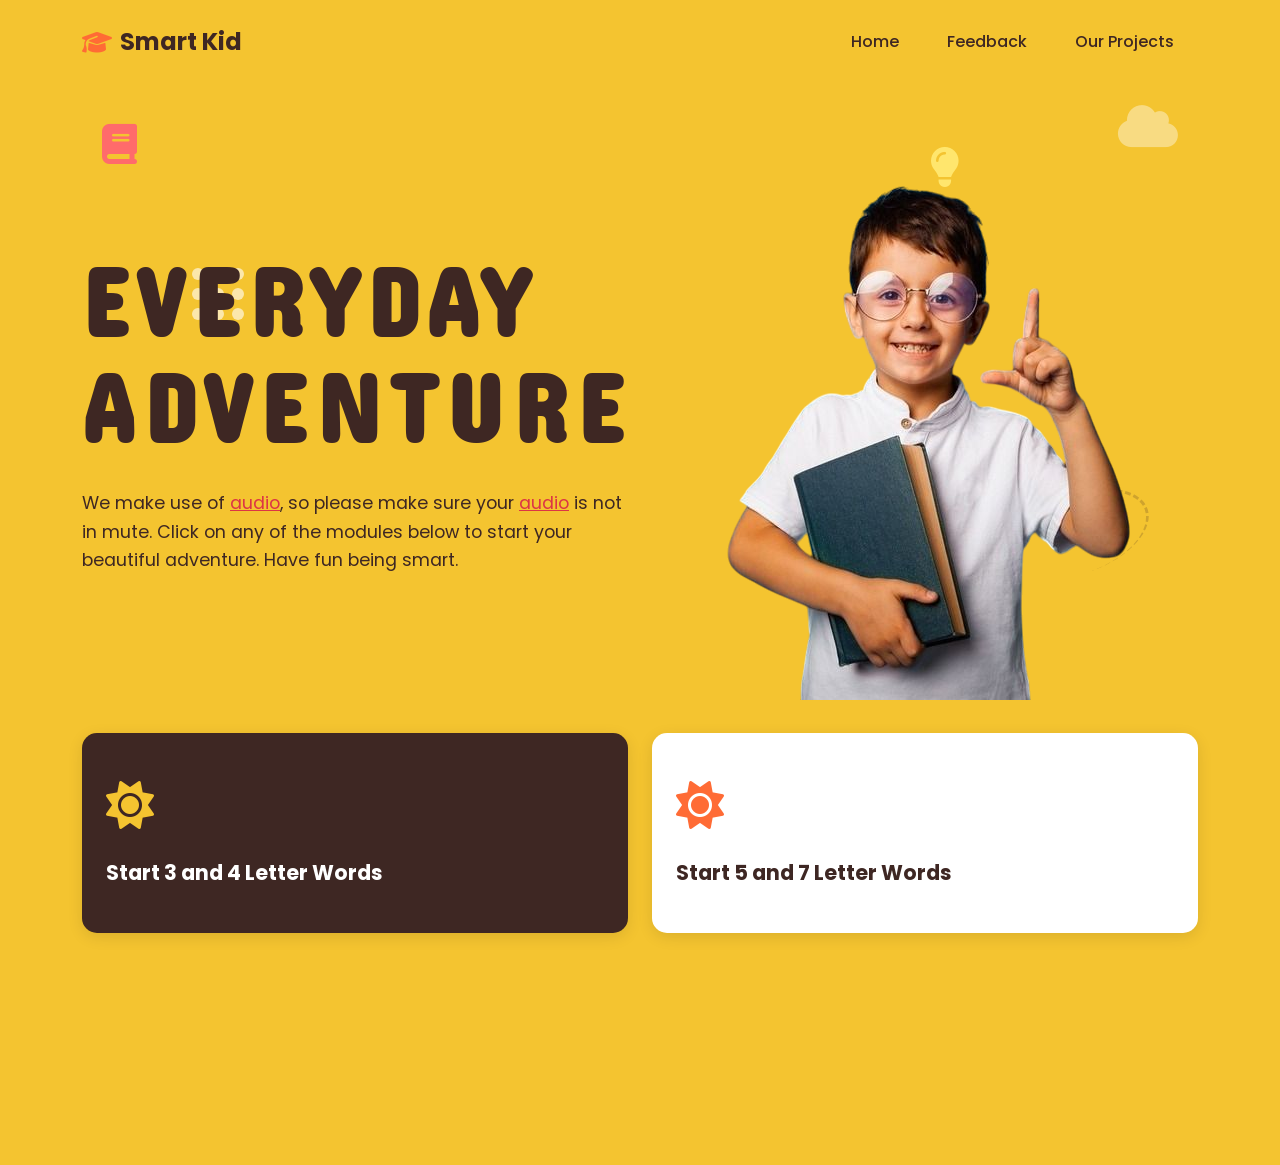
==== index.html @ 768d60c0 "Update index.html" ====
<!DOCTYPE html>
<html lang="en">
<head>
<meta charset="UTF-8">
<meta name="viewport" content="width=device-width, initial-scale=1.0">
<title>KidWise - Growing with Knowledge</title>

<!-- Bootstrap 5.3.3 CSS -->
<link href="https://cdn.jsdelivr.net/npm/bootstrap@5.3.3/dist/css/bootstrap.min.css" rel="stylesheet">

<!-- Font Awesome 6 -->
<link rel="stylesheet" href="https://cdnjs.cloudflare.com/ajax/libs/font-awesome/6.5.1/css/all.min.css">

<!-- Google Fonts -->
<link href="https://fonts.googleapis.com/css2?family=Poppins:wght@400;600;700;800&display=swap" rel="stylesheet">

<link rel="stylesheet" href="assets/css/style.css">
<link rel="stylesheet" href="assets/css/custom.css">
</head>
<body>
    <div id="pageLoader" style="display:none;">
        <div class="loader-spinner"></div>
        <div class="loader-text">Loading lesson...</div>
        <div class="progress-bar">
            <div class="progress-fill" id="progressFill"></div>
        </div>
        <div class="loader-text" id="progressText">0%</div>
    </div>
    <!-- ==================== NAVIGATION ==================== -->
    <nav class="navbar navbar-expand-lg navbar-ztop">
        <div class="container">
            <a class="navbar-brand" href="./">
                <i class="fas fa-graduation-cap"></i>
                Smart Kid
            </a>
            <!--<button class="navbar-toggler" type="button" data-bs-toggle="collapse" data-bs-target="#navbarNav" aria-controls="navbarNav" aria-expanded="false" aria-label="Toggle navigation">
                <span class="navbar-toggler-icon"></span>
            </button>-->
            <div class="navbar-expand justify-content-end" id="navbarNav">
                <ul class="navbar-nav">
                    <li class="nav-item">
                        <a class="nav-link" href="./">Home</a>
                    </li>
                    <li class="nav-item">
                        <a class="nav-link" href="#feedback">Feedback</a>
                    </li>
                    <li class="nav-item">
                        <a class="nav-link" href="#projects">Our Projects</a>
                    </li>
                </ul>
            </div>
        </div>
    </nav>
	
	<!-- ==================== MOBILE NAVIGATION ==================== -->
	<div class="m-navbar">
	 <div class="m-navbar-row">
	 <div class="m-navbar-corner">
	  <a href="./">Home</a>
	  <a href="#feedback">Feedback</a>
	  <a href="#projects">Our Projects</a>
	 </div>
	 </div>
	</div>
    
    <!-- ==================== HERO SECTION ==================== -->
    <section class="hero-section" id="heroSection">
        <div class="container">
            <div class="row align-items-center">
                <div class="col-lg-6 order-2 order-lg-1">
                    <h1 class="hero-title">EVERYDAY ADVENTURE</h1>
                    <p class="hero-subtitle">
                        We make use of <span class="text-danger v-tdud">audio</span>, so please make sure your <span class="text-danger v-tdud">audio</span> is not in mute. Click on any of the modules below to start your beautiful adventure. Have fun being smart.
                    </p>
                </div>
                <div class="col-lg-6 order-1 order-lg-2">
                    <div class="hero-image">
                        <img src="childsed.png" width='450' height='500'  alt="Happy student with books">
                    </div>
                </div>
            </div>
        </div>
        
        <!-- Floating Decorations -->
        <div class="floating-icon book-icon">
            <i class="fas fa-book"></i>
        </div>
        <div class="floating-icon lightbulb-icon">
            <i class="fas fa-lightbulb"></i>
        </div>
        <div class="dots-decoration">
            <div class="dot"></div>
            <div class="dot"></div>
            <div class="dot"></div>
            <div class="dot"></div>
            <div class="dot"></div>
            <div class="dot"></div>
            <div class="dot"></div>
            <div class="dot"></div>
            <div class="dot"></div>
        </div>
        <div class="squiggle"></div>
        <div class="cloud-shape">
            <i class="fas fa-cloud"></i>
        </div>
    </section>
    
    <!-- ==================== STATS SECTION ==================== -->
    <section class="stats-container" id="statsContainer">
        <div class="container">
            <div class="row">
                <!-- Card 1 -->
                <div id="embroOne" class="col-lg-6 col-md-6">
                    <div class="stat-card dark v-click">
                        <div class="stat-icon">
                            <i class="fas fa-sun"></i>
                        </div>
                        <h3 class="stat-title">Start 3 and 4 Letter Words</h3>
                    </div>
                </div>
                
                <!-- Card 2  -->
                <div id="embroTwo" class="col-lg-6 col-md-6">
                    <div class="stat-card v-click">
                        <div class="stat-icon">
                            <i class="fas fa-sun"></i>
                        </div>
                        <h3 class="stat-title light">Start 5 and 7 Letter Words</h3>
                    </div>
                </div>
                
                <!-- Card 3: Fun Learning Activities 
                <div class="col-lg-3 col-md-6">
                    <div class="stat-card v-click">
                        <div class="stat-icon">
                            <i class="fas fa-sun"></i>
                        </div>
                        <h3 class="stat-title light">Upcoming 3 to 6 Letter Words Combined</h3>
                    </div>
                </div>
                
                <!-- 
                <div class="col-lg-3 col-md-6">
                    <div class="stat-card dark v-click">
                        <div class="stat-icon">
                            <i class="fas fa-sun"></i>
                        </div>
                        <h3 class="stat-title">Upcoming general Letter Words (Pro)</h3>
                    </div>
                </div>-->
            </div>
        </div>
    </section>
	
	<section class="page-camp" id="pageCamp">
	
	
	</section>
	
	<div class="modal fade" id="networkErrorModal" data-bs-backdrop="static" data-bs-keyboard="false" tabindex="-1" aria-labelledby="networkErrorModalLabel" aria-hidden="true">
  <div class="modal-dialog modal-dialog-centered">
    <div class="modal-content">
      <div class="modal-header">
        <h5 class="modal-title text-danger" id="networkErrorModalLabel">Oops! Connection Issue</h5>
      </div>
      <div class="modal-body">
        <p>It seems your connection is a bit slow or interrupted.</p>
        <p class="small text-muted">Please check your network settings and reconnect so we can keep things running smoothly.</p>
        <div class="d-flex justify-content-center">
            <div class="spinner-border text-primary" role="status">
                <span class="visually-hidden">Loading...</span>
            </div>
        </div>
      </div>
      <div class="modal-footer">
        <button type="button" class="btn btn-primary" onclick="retryLastAudio()">Retry Now</button>
      </div>
    </div>
  </div>
</div>
    
    <!-- Bootstrap 5.3.3 JS Bundle -->
    <script src="https://cdn.jsdelivr.net/npm/bootstrap@5.3.3/dist/js/bootstrap.bundle.min.js"></script>
    <script src="./assets/js/jquery-3.7.1.min.js"></script>
    <script type="module" src="./assets/js/main.js"></script>
	
</body>
</html>
---- assets/css/style.css ----
/* ==================== ROOT & RESET ==================== */
* {
    margin: 0;
    padding: 0;
    box-sizing: border-box;
}

@font-face{
  src: url(../../fonts/Dangrek-Regular.ttf);
  font-family: dangrek;
}

:root {
    --primary-yellow: #F4C430;
    --dark-brown: #3E2723;
    --light-cream: #FFF9E6;
    --orange-accent: #FF6B35;
}

body {
    font-family: 'Poppins', sans-serif;
    overflow-x: hidden;
    background-color: var(--primary-yellow);
}

/* ==================== PAGE lOADER ==================== */
#pageLoader {
    position: fixed;
    top: 0;
    left: 0;
    width: 100%;
    height: 100%;
    background: #fff;
    display: flex;
    flex-direction: column;
    justify-content: center;
    align-items: center;
    z-index: 9999;
    transition: opacity 0.5s ease;
}

.loader-spinner {
    width: 50px;
    height: 50px;
    border: 5px solid #f3f3f3;
    border-top: 5px solid #3498db;
    border-radius: 50%;
    animation: spin 1s linear infinite;
    margin-bottom: 20px;
}

.loader-text {
    font-family: Arial, sans-serif;
    color: #333;
    font-size: 18px;
}

.progress-bar {
    width: 200px;
    height: 10px;
    background: #f0f0f0;
    border-radius: 5px;
    margin-top: 20px;
    overflow: hidden;
}

.progress-fill {
    height: 100%;
    background: #3498db;
    width: 0%;
    transition: width 0.3s ease;
}

@keyframes spin {
    0% { transform: rotate(0deg); }
    100% { transform: rotate(360deg); }
}

body.loaded #pageLoader {
    opacity: 0;
    pointer-events: none;
}

#content {
    padding: 20px;
    font-family: Arial, sans-serif;
}
/* ==================== NAVIGATION ==================== */
.navbar {
    background-color: var(--primary-yellow) !important;
    padding: 1.2rem 0;
    box-shadow: none;
}

.navbar-ztop{
  position: fixed;
  z-index: 100;
  width: 100%;
}

.navbar-brand {
    font-weight: 700;
    font-size: 1.5rem;
    color: var(--dark-brown) !important;
    display: flex;
    align-items: center;
    gap: 0.5rem;
}

.navbar-brand i {
    color: var(--orange-accent);
}

.navbar-nav .nav-link {
    color: var(--dark-brown) !important;
    font-weight: 500;
    margin: 0 1rem;
    transition: color 0.3s ease;
}

.navbar-nav .nav-link:hover {
    color: var(--orange-accent) !important;
}

.navbar-toggler {
    border: 2px solid var(--dark-brown);
    padding: 0.5rem 0.75rem;
}

.navbar-toggler:focus {
    box-shadow: none;
}

.navbar-toggler-icon {
    background-image: url("data:image/svg+xml,%3csvg xmlns='http://www.w3.org/2000/svg' viewBox='0 0 30 30'%3e%3cpath stroke='%233E2723' stroke-linecap='round' stroke-miterlimit='10' stroke-width='2' d='M4 7h22M4 15h22M4 23h22'/%3e%3c/svg%3e");
}

/* ============== MOBILE NAVIGATION ==================== */
.m-navbar {
  overflow: hidden;
  position: fixed;
  bottom: 0.6%;
  width: 100%;
  z-index: 100;
  display:none;
  
}

.m-navbar-row{
  display: flex;
  justify-content: center;
  background-color: var(--primary-yellow);
  width: 90%;
  border-radius: 50px;
}

.m-navbar-corner{
    display: flex;
    justify-content: center;
}

.m-navbar a {
  float: left;
  display: block;
  color: var(--dark-brown);
  text-align: center;
  padding: 14px 16px;
  text-decoration: none;
  font-size: 14px;
}

.m-navbar a:hover { 
  color: var(--orange-accent) !important;
}


/* ==================== HERO SECTION ==================== */
.hero-section {
    background-color: var(--primary-yellow);
    min-height: 85vh;
    position: relative;
    overflow: hidden;
    padding: 10rem 0 2rem;
}

.hero-title {
    font-family: dangrek;
    font-size: 6rem;
    font-weight: 800;
    letter-spacing: 10px;
    color: var(--dark-brown);
    line-height: 1.1;
    margin-bottom: 1.5rem;
    position: relative;
    z-index: 2;
}

.hero-subtitle {
    font-size: 1.1rem;
    color: var(--dark-brown);
    font-weight: 400;
    max-width: 100%;
    line-height: 1.6;
    margin-bottom: 2rem;
}

.hero-image {
    position: relative;
    z-index: 3;
    max-width: 450px;
    margin: 0 auto;
}

.hero-image img{
    width: 100%;
    height: auto;
    display: block;
}

/* ==================== FLOATING DECORATIONS ==================== */
.floating-icon {
    position: absolute;
    animation: float 3s ease-in-out infinite;
}

.book-icon {
    top: 15%;
    left: 8%;
    font-size: 2.5rem;
    color: #FF6B6B;
    animation-delay: 0s;
}

.lightbulb-icon {
    top: 18%;
    right: 25%;
    font-size: 2.5rem;
    color: #FFE66D;
    animation-delay: 0.5s;
}

.dots-decoration {
    position: absolute;
    display: grid;
    grid-template-columns: repeat(3, 1fr);
    gap: 0.5rem;
    top: 35%;
    left: 15%;
}

.dot {
    width: 12px;
    height: 12px;
    background-color: rgba(255, 255, 255, 0.6);
    border-radius: 50%;
}

.squiggle {
    position: absolute;
    bottom: 25%;
    right: 10%;
    width: 150px;
    height: 80px;
    border: 3px dashed rgba(62, 39, 35, 0.2);
    border-radius: 50%;
    border-left: none;
    border-bottom: none;
    transform: rotate(-20deg);
}

.cloud-shape {
    position: absolute;
    top: 12%;
    right: 8%;
    font-size: 3rem;
    color: rgba(255, 255, 255, 0.4);
    animation: float 4s ease-in-out infinite;
    animation-delay: 1s;
}

@keyframes float {
    0%, 100% {
        transform: translateY(0px);
    }
    50% {
        transform: translateY(-15px);
    }
}

/* ==================== STATS CARDS ==================== */
.stats-container {
    position: relative;
    z-index: 10;
    margin-top: -2rem;
    padding-bottom: 3rem;
}

.stat-card {
    background-color: white;
    border-radius: 15px;
    padding: 2rem 1.5rem;
    box-shadow: 0 4px 15px rgba(0, 0, 0, 0.1);
    transition: transform 0.3s ease, box-shadow 0.3s ease;
    margin-bottom: 1.5rem;
    min-height: 200px;
    display: flex;
    flex-direction: column;
    justify-content: center;
}

.stat-card:hover {
    transform: translateY(-5px);
    box-shadow: 0 8px 25px rgba(0, 0, 0, 0.15);
}

.stat-card.dark {
    background-color: var(--dark-brown);
    color: white;
}

.stat-icon {
    font-size: 3rem;
    margin-bottom: 1rem;
    color: var(--orange-accent);
}

.stat-card.dark .stat-icon {
    color: var(--primary-yellow);
}

.stat-number {
    font-size: 3rem;
    font-weight: 800;
    color: var(--orange-accent);
    margin-bottom: 0.5rem;
}

.stat-card.dark .stat-number {
    color: white;
}

.stat-label {
    font-size: 1rem;
    font-weight: 500;
    color: var(--dark-brown);
}

.stat-card.dark .stat-label {
    color: white;
}

.stat-title {
    font-size: 1.3rem;
    font-weight: 700;
    color: white;
    margin-bottom: 0.5rem;
    line-height: 1.3;
}
.stat-title.light {
    color: var(--dark-brown);
}

.avatar-group {
    display: flex;
    gap: 0.5rem;
    margin-top: 1rem;
}

.avatar {
    width: 40px;
    height: 40px;
    border-radius: 50%;
    border: 3px solid var(--dark-brown);
    background-color: var(--primary-yellow);
    display: flex;
    align-items: center;
    justify-content: center;
    font-size: 1.2rem;
}

.cta-button {
    background-color: white;
    color: var(--dark-brown);
    border: none;
    padding: 0.6rem 1.5rem;
    border-radius: 8px;
    font-weight: 600;
    cursor: pointer;
    transition: all 0.3s ease;
    margin-top: 1rem;
    display: inline-block;
    text-decoration: none;
}

.cta-button:hover {
    background-color: var(--dark-brown);
    color: white;
}

/* ==================== OTHER PAGES ==================== */
.page-camp{
    padding: 8rem 0 2rem;
}

.lesson-menu{
  display: flex;
  justify-content: space-between;
  padding-bottom: 10px;
}
.lesson-menu .lboard div{
    background: rgba(255, 255, 255, 0.25);
    padding: 5px 14px;
    border-radius: 20px;
    display: flex;
    align-items: center;
    gap: 6px;
    color: var(--dark-brown);
    font-weight: 600;
    font-size: inherit;
    box-shadow: 3px 5px 2px -3px #caa32b;;
}
.lesson-menu .rboard{
  display: flex;
  gap: 8px;
  padding: 5px 10px;
  font-size: inherit;
  font-weight: bold;
  color: var(--light-cream);
border-radius: 50px;
background: #F4C430;
box-shadow:  5px 5px 11px #624e13,
             -5px -5px 11px -6px #ffff4d;
}

.lesson-menu .active{
  width: 24px;
    height: 24px;
    background-color: #ffffff45;
    padding-left: 2px;
    border-radius: 50%;
}
.lesson-pic-col{
    display: flex; 
    justify-content: center; 
    padding: 10px 0px;
}
.lesson-word{
    position: relative;
    font-family: dangrek;
    font-size: 90px;
    letter-spacing: 40px;
    text-align: center;
    font-weight: 900;
    text-transform: uppercase;
    word-wrap: break-word;
}
.lesson-word-describe{
    display: flex;
    justify-content: center;
    font-size: 20px;
    font-weight: bold;
}
.clear-lesson-row{
    display: flex;
    justify-content: end;
    padding-top: 10px;
}
.clear-lesson-col{
    background: rgba(255, 255, 255, 0.25);
    border-radius: 50%;
    width: 30px;
    height: 30px;
    cursor: pointer;
    display: flex;
    justify-content: center;
    align-items: center;
    font-weight: 900;
    color: var(--dark-brown);
    box-shadow: 3px 5px 2px -3px #caa32b;
}
.cell-words{
    display: flex;
    position: relative;
    font-family: dangrek;
    justify-content: space-around;
    flex-wrap: wrap;
}

.cell-words div{
  position: relative;
  font-size: 50px;
  text-transform: uppercase;
  font-weight: 900;
  border-radius: 5px;
  cursor: pointer;
  padding: 5px 20px 5px;
  -webkit-box-shadow: 3px 5px 20px 0px #caa32b;
  -moz-box-shadow: 3px 5px 20px 0px #caa32b;
  box-shadow: 3px 5px 20px 0px #caa32b;
}
.cell-words p{
  margin-top: unset;
  margin-bottom: unset;
  color: var(--dark-brown);
  animation: bounce-pause 2s infinite;
}

@keyframes bounce-pause {
  0%, 20%, 50%, 80%, 100% {
    transform: translateY(0);
  }
  40% {
    transform: translateY(-10px);
  }
  60% {
    transform: translateY(-5px);
  } 
  70% {
    transform: translateY(3px);

  }
}


/* ===== RESPONSIVE DESIGN ========= */
@media (max-width: 991px) {
    .hero-title {
        font-size: 4rem;
    }
    
    .navbar-collapse {
        background-color: var(--primary-yellow);
        padding: 1rem;
        margin-top: 1rem;
        border-radius: 10px;
    }
    
    .navbar-nav .nav-link {
        margin: 0.5rem 0;
    }
}

@media (max-width: 768px) {
    .navbar {
      padding: 1.2rem 0 0 0;
    }
    #navbarNav{
        display:none;
    }
    .m-navbar {
        display: flex;
        justify-content: center;
    }
    .hero-image {
        display:none;
    }
    .hero-title {
        font-size: 2.5rem;
        text-align: center;
    }
    
    .hero-subtitle {
        text-align: center;
        margin: 0 auto 2rem;
    }
    
    .hero-section {
        padding: 10rem 0 1rem;
        min-height: 0px;
    }
    
    .book-icon {
      top: 28%;
    }
    .lightbulb-icon {
      top: 30%;
    }
    .cloud-shape {
      top: 24%;
    }
    .dots-decoration{
      top: 48%;
    }
    .squiggle{
      bottom: 11%;
    }
    
    .stat-card {
        min-height: 180px;
    }
    
    .stat-number {
        font-size: 2.5rem;
    }
    
    .page-camp {
        padding: 5rem 0 2rem;
    }
    
    .lesson-word-describe{
      font-size: 18px;
    }
    .cell-words{
        gap: 20px;
    }
    .cell-words div{
      font-size: 30px;
      padding: 5px 10px 5px;
    }
    .lesson-menu .lboard div{
        font-size: 11px;
    }
    .lesson-menu .rboard {
        font-size: 11px;
    }
    .lesson-menu .active {
        width: 18px;
        height: 18px;
    }
}

@media (max-width: 576px) {
    .hero-title {
        font-size: 2rem;
    }
    
    .stat-number {
        font-size: 2rem;
    }
    
    .stat-title {
        font-size: 1.1rem;
    }
}
---- assets/css/custom.css ----
.v-click{
    cursor: pointer;
}
.v-flex{
  display: flex;
}
.v-mgtop-n-26{
  margin-top: -26px !important;
}
.v-mgtop-10{
  margin-top: 10px;
}
.v-pdbt-05{
  padding-bottom: 5px;
}
.v-bg-white{
  background-color: #fff;
}



.v-tdud{
  text-decoration: underline;
}
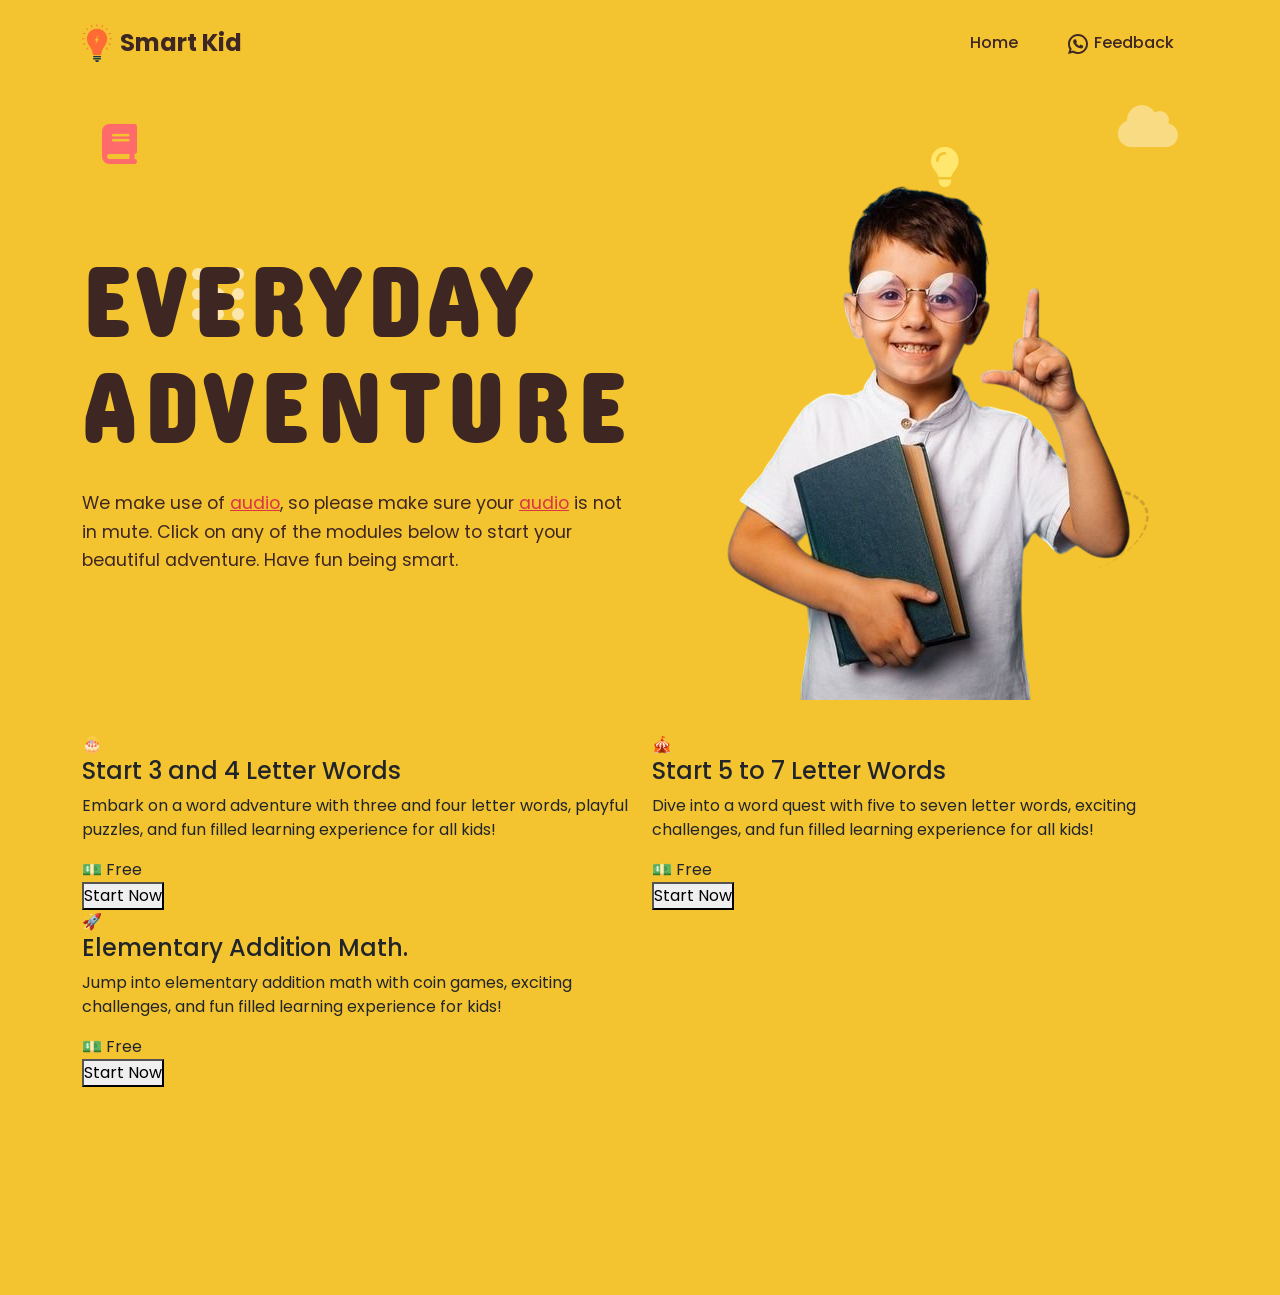
==== commit a4d8c8c6: "Add files via upload" ====
--- a/index.html
+++ b/index.html
@@ -3,8 +3,14 @@
 <head>
 <meta charset="UTF-8">
 <meta name="viewport" content="width=device-width, initial-scale=1.0">
-<title>KidWise - Growing with Knowledge</title>
-
+<title>SmartKid - Everyday Adventure | Fun Learning Games for Kids</title>
+ <meta name="description"
+          content="SmartKid offers an everyday adventure of educational games, word challenges, and addition math for kids of all ages. Click to start 3-4 letter words, 5-7 letter words, and elementary addition – all in a safe, colorful, and fun‑filled environment." />
+    <meta name="keywords"
+          content="SmartKid, kids learning games, elementary addition, 3 letter words, 4 letter words, 5 letter words, 6 letter words, 7 letter words, educational adventure, preschool math, early literacy, kid-friendly activities" />
+    <meta name="robots" content="index, follow">
+
+<link rel="shortcut icon" sizes="32x32" href="./assets/img//favicon/favicon.ico?v=2026-04">
 <!-- Bootstrap 5.3.3 CSS -->
 <link href="https://cdn.jsdelivr.net/npm/bootstrap@5.3.3/dist/css/bootstrap.min.css" rel="stylesheet">
 
@@ -14,8 +20,9 @@
 <!-- Google Fonts -->
 <link href="https://fonts.googleapis.com/css2?family=Poppins:wght@400;600;700;800&display=swap" rel="stylesheet">
 
-<link rel="stylesheet" href="assets/css/style.css">
-<link rel="stylesheet" href="assets/css/custom.css">
+<link rel="stylesheet" href="assets/css/style.css?v=2026-04">
+<link rel="stylesheet" href="assets/css/custom.css?v=2026-04">
+<link rel="stylesheet" href="assets/css/coins.css?v=2026-04">
 </head>
 <body>
     <div id="pageLoader" style="display:none;">
@@ -30,7 +37,8 @@
     <nav class="navbar navbar-expand-lg navbar-ztop">
         <div class="container">
             <a class="navbar-brand" href="./">
-                <i class="fas fa-graduation-cap"></i>
+               <!--<i class="fas fa-graduation-cap"></i>-->
+			   <img src="assets/img/logo.png" style=" width: 30px; " alt="Logo">
                 Smart Kid
             </a>
             <!--<button class="navbar-toggler" type="button" data-bs-toggle="collapse" data-bs-target="#navbarNav" aria-controls="navbarNav" aria-expanded="false" aria-label="Toggle navigation">
@@ -42,11 +50,16 @@
                         <a class="nav-link" href="./">Home</a>
                     </li>
                     <li class="nav-item">
-                        <a class="nav-link" href="#feedback">Feedback</a>
+                        <a id="feedback" class="nav-link" href="https://wa.me/2349053495402" target="blank"> <svg class="w-6 h-6 text-gray-800 dark:text-white" aria-hidden="true" xmlns="http://www.w3.org/2000/svg" width="24" height="24" fill="none" viewBox="0 0 24 24">
+  <path fill="currentColor" fill-rule="evenodd" d="M12 4a8 8 0 0 0-6.895 12.06l.569.718-.697 2.359 2.32-.648.379.243A8 8 0 1 0 12 4ZM2 12C2 6.477 6.477 2 12 2s10 4.477 10 10-4.477 10-10 10a9.96 9.96 0 0 1-5.016-1.347l-4.948 1.382 1.426-4.829-.006-.007-.033-.055A9.958 9.958 0 0 1 2 12Z" clip-rule="evenodd"/>
+  <path fill="currentColor" d="M16.735 13.492c-.038-.018-1.497-.736-1.756-.83a1.008 1.008 0 0 0-.34-.075c-.196 0-.362.098-.49.291-.146.217-.587.732-.723.886-.018.02-.042.045-.057.045-.013 0-.239-.093-.307-.123-1.564-.68-2.751-2.313-2.914-2.589-.023-.04-.024-.057-.024-.057.005-.021.058-.074.085-.101.08-.079.166-.182.249-.283l.117-.14c.121-.14.175-.25.237-.375l.033-.066a.68.68 0 0 0-.02-.64c-.034-.069-.65-1.555-.715-1.711-.158-.377-.366-.552-.655-.552-.027 0 0 0-.112.005-.137.005-.883.104-1.213.311-.35.22-.94.924-.94 2.16 0 1.112.705 2.162 1.008 2.561l.041.06c1.161 1.695 2.608 2.951 4.074 3.537 1.412.564 2.081.63 2.461.63.16 0 .288-.013.4-.024l.072-.007c.488-.043 1.56-.599 1.804-1.276.192-.534.243-1.117.115-1.329-.088-.144-.239-.216-.43-.308Z"/> 
+</svg>
+Feedback
+</a>
                     </li>
-                    <li class="nav-item">
+                    <!--<li class="nav-item">
                         <a class="nav-link" href="#projects">Our Projects</a>
-                    </li>
+                    </li>-->
                 </ul>
             </div>
         </div>
@@ -57,8 +70,11 @@
 	 <div class="m-navbar-row">
 	 <div class="m-navbar-corner">
 	  <a href="./">Home</a>
-	  <a href="#feedback">Feedback</a>
-	  <a href="#projects">Our Projects</a>
+	  <a href="https://wa.me/2349053495402" target="blank"> <svg class="w-6 h-6 text-gray-800 dark:text-white" aria-hidden="true" xmlns="http://www.w3.org/2000/svg" width="24" height="24" fill="none" viewBox="0 0 24 24">
+  <path fill="currentColor" fill-rule="evenodd" d="M12 4a8 8 0 0 0-6.895 12.06l.569.718-.697 2.359 2.32-.648.379.243A8 8 0 1 0 12 4ZM2 12C2 6.477 6.477 2 12 2s10 4.477 10 10-4.477 10-10 10a9.96 9.96 0 0 1-5.016-1.347l-4.948 1.382 1.426-4.829-.006-.007-.033-.055A9.958 9.958 0 0 1 2 12Z" clip-rule="evenodd"/>
+  <path fill="currentColor" d="M16.735 13.492c-.038-.018-1.497-.736-1.756-.83a1.008 1.008 0 0 0-.34-.075c-.196 0-.362.098-.49.291-.146.217-.587.732-.723.886-.018.02-.042.045-.057.045-.013 0-.239-.093-.307-.123-1.564-.68-2.751-2.313-2.914-2.589-.023-.04-.024-.057-.024-.057.005-.021.058-.074.085-.101.08-.079.166-.182.249-.283l.117-.14c.121-.14.175-.25.237-.375l.033-.066a.68.68 0 0 0-.02-.64c-.034-.069-.65-1.555-.715-1.711-.158-.377-.366-.552-.655-.552-.027 0 0 0-.112.005-.137.005-.883.104-1.213.311-.35.22-.94.924-.94 2.16 0 1.112.705 2.162 1.008 2.561l.041.06c1.161 1.695 2.608 2.951 4.074 3.537 1.412.564 2.081.63 2.461.63.16 0 .288-.013.4-.024l.072-.007c.488-.043 1.56-.599 1.804-1.276.192-.534.243-1.117.115-1.329-.088-.144-.239-.216-.43-.308Z"/> 
+</svg> Feedback</a>
+	  <!--<a href="#projects">Our Projects</a>-->
 	 </div>
 	 </div>
 	</div>
@@ -109,45 +125,84 @@
     <section class="stats-container" id="statsContainer">
         <div class="container">
             <div class="row">
-                <!-- Card 1 -->
-                <div id="embroOne" class="col-lg-6 col-md-6">
-                    <div class="stat-card dark v-click">
-                        <div class="stat-icon">
-                            <i class="fas fa-sun"></i>
-                        </div>
-                        <h3 class="stat-title">Start 3 and 4 Letter Words</h3>
-                    </div>
-                </div>
+			  <!-- Event Card -->
+			<div class="col-lg-6 col-md-6" >
+            <div class="event-card">
+                <div class="event-image-placeholder ev-bg1">&#127874;</div>
+                <div class="event-content">
+                    <div class="event-header">
+                        <h4 class="event-title">Start 3 and 4 Letter Words</h4>
+                        <div class="event-rating">
+                            <!--<i class="fas fa-star star-icon"></i>
+                            <span>4.9</span>-->
+                        </div>
+                    </div>
+                    <p class="event-description">
+                        Embark on a word adventure with three and four letter words, playful puzzles, and fun filled learning experience for all kids!
+                    </p>
+                    <div class="event-footer">
+                        <div class="event-price">
+                            <span class="dollar-icon">&#128181;</span>
+                            <span>Free</span>
+                        </div>
+                        <button id="embroOne" class="bccy" style="--delay: 0s">Start Now</button>
+                    </div>
+                </div>
+            </div>
+            </div>
+			
+			<div class="col-lg-6 col-md-6" >
+            <div class="event-card">
+                <div class="event-image-placeholder ev-bg1">&#x1F3AA;</div>
+                <div class="event-content">
+                    <div class="event-header">
+                        <h4 class="event-title">Start 5 to 7 Letter Words</h4>
+                        <div class="event-rating">
+                            <!--<i class="fas fa-star star-icon"></i>
+                            <span>4.9</span>-->
+                        </div>
+                    </div>
+                    <p class="event-description">
+                        Dive into a word quest with five to seven letter words, exciting challenges, and fun filled learning experience for all kids!
+                    </p>
+                    <div class="event-footer">
+                        <div class="event-price">
+                            <span class="dollar-icon">&#128181;</span>
+                            <span>Free</span>
+                        </div>
+                        <button id="embroTwo" class="bccy" style="--delay: 0.25s">Start Now</button>
+                    </div>
+                </div>
+            </div>
+            </div>
+			
+            <!-- Additional Event Card (Safari themed - partially visible in image) -->
+			<div class="col-lg-6 col-md-6" >
+            <div class="event-card" style="">
+                <div class="event-image-placeholder ev-bg2">&#128640;
+                </div>
+                <div class="event-content">
+                    <div class="event-header">
+                        <h4 class="event-title">Elementary Addition Math.</h4>
+                        <div class="event-rating">
+                            <!--<i class="fas fa-star star-icon"></i>
+                            <span>4.8</span>-->
+                        </div>
+                    </div>
+					<p class="event-description">
+                        Jump into elementary addition math with coin games, exciting challenges, and fun filled learning experience for kids!
+                    </p>
+					<div class="event-footer">
+                        <div class="event-price">
+                            <span class="dollar-icon">&#128181;</span>
+                            <span>Free</span>
+                        </div>
+                        <button id="elemMath" class="bccy" style="--delay: 0.5s">Start Now</button>
+                    </div>
+                </div>
+            </div>
+            </div>
                 
-                <!-- Card 2  -->
-                <div id="embroTwo" class="col-lg-6 col-md-6">
-                    <div class="stat-card v-click">
-                        <div class="stat-icon">
-                            <i class="fas fa-sun"></i>
-                        </div>
-                        <h3 class="stat-title light">Start 5 and 7 Letter Words</h3>
-                    </div>
-                </div>
-                
-                <!-- Card 3: Fun Learning Activities 
-                <div class="col-lg-3 col-md-6">
-                    <div class="stat-card v-click">
-                        <div class="stat-icon">
-                            <i class="fas fa-sun"></i>
-                        </div>
-                        <h3 class="stat-title light">Upcoming 3 to 6 Letter Words Combined</h3>
-                    </div>
-                </div>
-                
-                <!-- 
-                <div class="col-lg-3 col-md-6">
-                    <div class="stat-card dark v-click">
-                        <div class="stat-icon">
-                            <i class="fas fa-sun"></i>
-                        </div>
-                        <h3 class="stat-title">Upcoming general Letter Words (Pro)</h3>
-                    </div>
-                </div>-->
             </div>
         </div>
     </section>
@@ -183,6 +238,5 @@
     <script src="https://cdn.jsdelivr.net/npm/bootstrap@5.3.3/dist/js/bootstrap.bundle.min.js"></script>
     <script src="./assets/js/jquery-3.7.1.min.js"></script>
     <script type="module" src="./assets/js/main.js"></script>
-	
 </body>
-</html>
+</html>
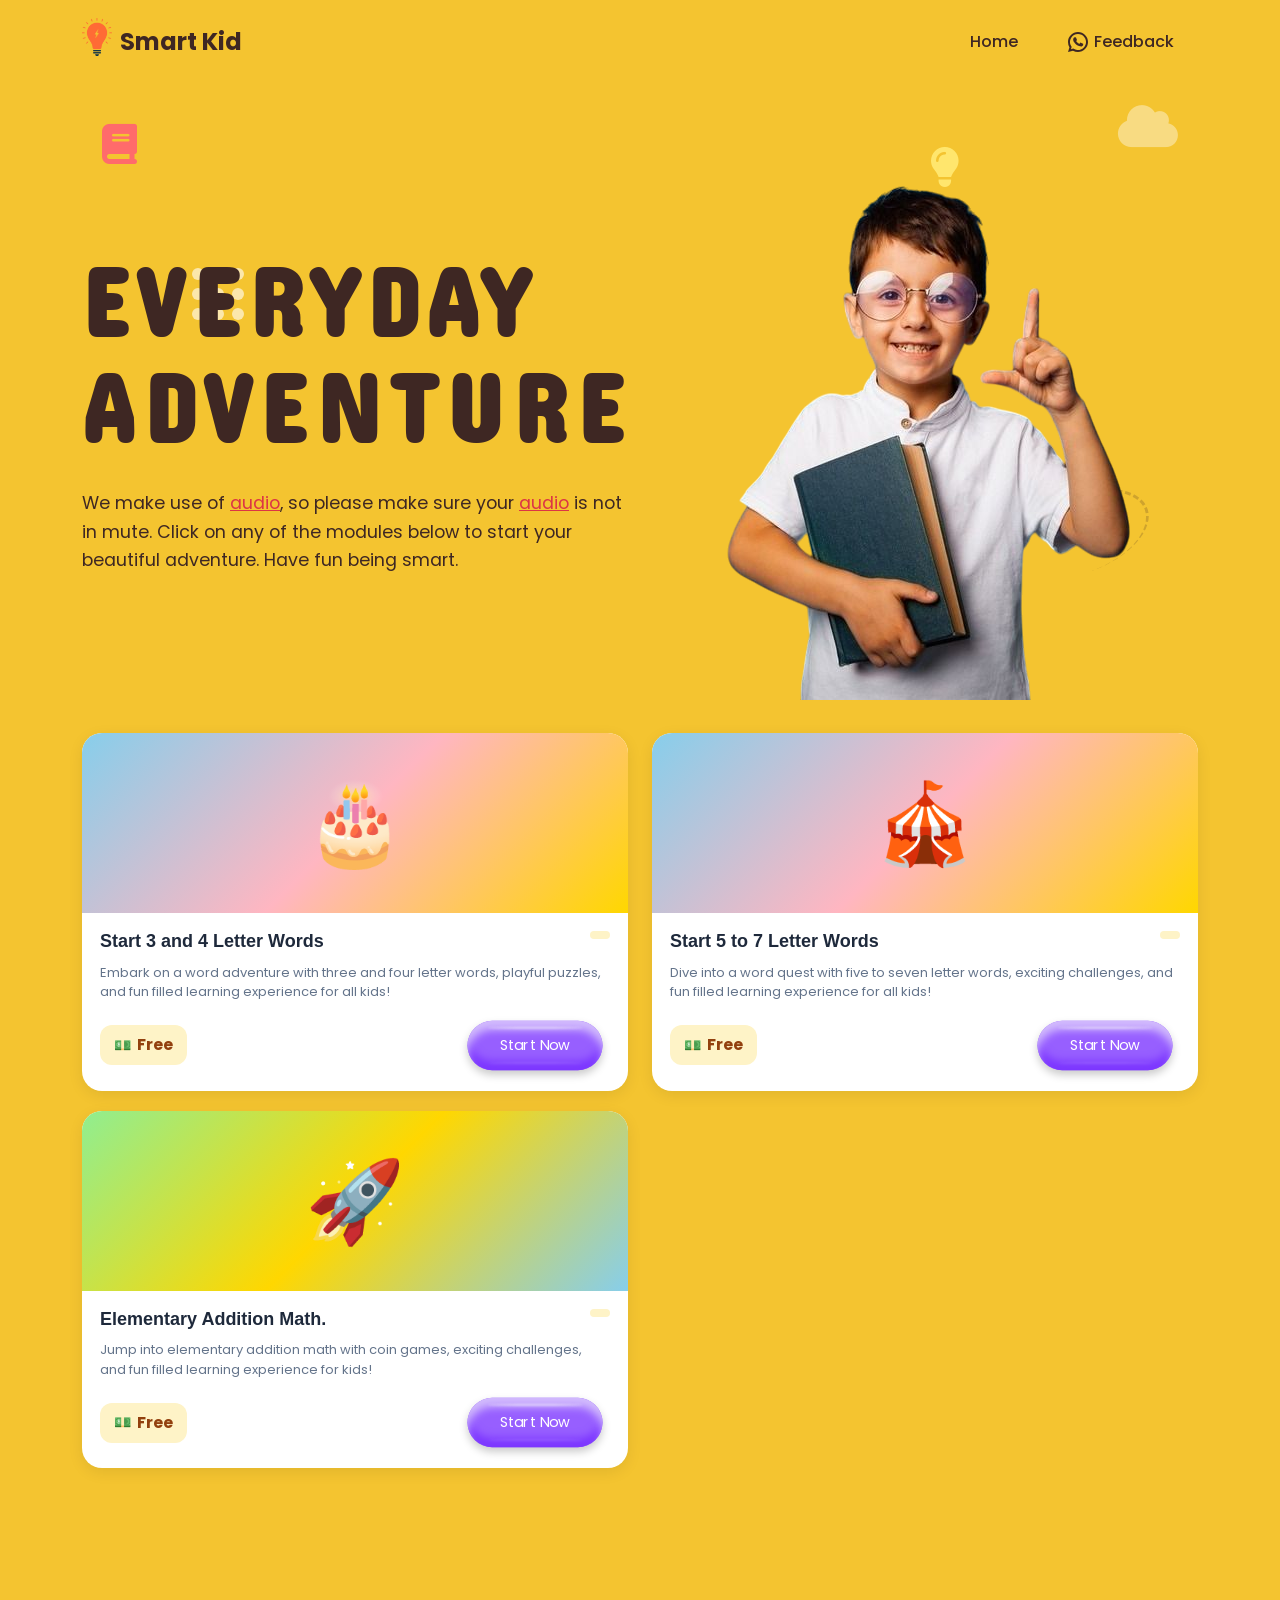
==== commit bc0e7402: "Update index.html" ====
--- a/index.html
+++ b/index.html
@@ -38,7 +38,7 @@
         <div class="container">
             <a class="navbar-brand" href="./">
                <!--<i class="fas fa-graduation-cap"></i>-->
-			   <img src="assets/img/logo.png" style=" width: 30px; " alt="Logo">
+			   <img src="assets/img/logo.png" style=" width: 30px; margin-top: -11px;" alt="Logo">
                 Smart Kid
             </a>
             <!--<button class="navbar-toggler" type="button" data-bs-toggle="collapse" data-bs-target="#navbarNav" aria-controls="navbarNav" aria-expanded="false" aria-label="Toggle navigation">
@@ -239,4 +239,4 @@
     <script src="./assets/js/jquery-3.7.1.min.js"></script>
     <script type="module" src="./assets/js/main.js"></script>
 </body>
-</html>+</html>
--- a/assets/css/style.css
+++ b/assets/css/style.css
@@ -397,6 +397,217 @@
     color: white;
 }
 
+/* ===================================
+   Module: Event Card
+=================================== */
+.event-card {
+    background: white;
+    border-radius: 20px;
+    overflow: hidden;
+    box-shadow: 0 4px 15px rgba(0, 0, 0, 0.08);
+    margin-bottom: 20px;
+    transition: all 0.3s;
+    padding: 0px;
+}
+
+.event-card:hover {
+    transform: translateY(-4px);
+    box-shadow: 0 8px 25px rgba(0, 0, 0, 0.12);
+}
+
+.event-image {
+    width: 100%;
+    height: 180px;
+    object-fit: cover;
+    background: linear-gradient(135deg, #87CEEB, #FF69B4, #FFD700);
+    position: relative;
+}
+
+.event-image-placeholder {
+    width: 100%;
+    height: 180px;
+    display: flex;
+    align-items: center;
+    justify-content: center;
+    position: relative;
+    overflow: hidden;
+    font-size: 80px;
+}
+
+.ev-bg1{
+  background: linear-gradient(135deg, #87CEEB 0%, #FFB6C1 50%, #FFD700 100%);
+}
+
+.ev-bg2{
+  background: linear-gradient(135deg, #90EE90 0%, #FFD700 50%, #87CEEB 100%);
+}
+
+.event-image-placeholder::before {
+    content: '';
+    font-size: 80px;
+    position: absolute;
+    top: 50%;
+    left: 50%;
+    transform: translate(-50%, -50%);
+}
+
+.event-content {
+    padding: 18px;
+}
+
+.event-header {
+    display: flex;
+    justify-content: space-between;
+    align-items: start;
+    margin-bottom: 10px;
+}
+
+.event-title {
+    font-size: 18px;
+    font-weight: 600;
+    color: #1E293B;
+    margin: 0;
+}
+
+.event-rating {
+    display: flex;
+    align-items: center;
+    gap: 4px;
+    background: #FEF3C7;
+    padding: 4px 10px;
+    border-radius: 12px;
+    font-size: 13px;
+    font-weight: 600;
+    color: #92400E;
+    white-space: nowrap;
+}
+
+.star-icon {
+    color: #FBBF24;
+    font-size: 12px;
+}
+
+.event-description {
+    font-size: 13px;
+    color: #64748B;
+    margin-bottom: 16px;
+    line-height: 1.5;
+}
+
+.event-footer {
+    display: flex;
+    justify-content: space-between;
+    align-items: center;
+}
+
+.event-price {
+    display: flex;
+    align-items: center;
+    gap: 6px;
+    background: #FEF3C7;
+    padding: 8px 14px;
+    border-radius: 12px;
+    font-size: 16px;
+    font-weight: 700;
+    color: #92400E;
+}
+
+.dollar-icon {
+    font-size: 14px;
+}
+
+.join-btn {
+    background: #2563EB;
+    color: white;
+    border: none;
+    padding: 10px 24px;
+    border-radius: 12px;
+    font-size: 14px;
+    font-weight: 600;
+    cursor: pointer;
+    transition: all 0.3s;
+    box-shadow: 0 4px 12px rgba(37, 99, 235, 0.3);
+}
+
+.join-btn:hover {
+    background: #1E40AF;
+    transform: translateY(-2px);
+}
+/* ==================== BOUNCING BUTTON ==================== */
+.bccy {
+  position: relative;
+  width: 150px;
+  height: 55px;
+  border-radius: 45px;
+  border: none;
+  background-color: rgb(151, 95, 255);
+  color: white;
+  box-shadow: 0px 10px 10px rgb(210, 187, 253) inset,
+  0px 5px 10px rgba(5, 5, 5, 0.212),
+  0px -10px 10px rgb(124, 54, 255) inset;
+  cursor: pointer;
+  display: flex;
+  align-items: center;
+  justify-content: center;
+  animation: jello-horizontal 2s both infinite;
+  animation-delay: var(--delay, 0s); /* read per-element delay */
+  scale: 0.9;
+}
+
+
+.bccy::before {
+  width: 70%;
+  height: 2px;
+  position: absolute;
+  background-color: rgba(250, 250, 250, 0.678);
+  content: "";
+  filter: blur(1px);
+  top: 7px;
+  border-radius: 50%;
+}
+
+.bccy::after {
+  width: 70%;
+  height: 2px;
+  position: absolute;
+  background-color: rgba(250, 250, 250, 0.137);
+  content: "";
+  filter: blur(1px);
+  bottom: 7px;
+  border-radius: 50%;
+}
+
+
+
+@keyframes jello-horizontal {
+  0% {
+    transform: scale3d(1, 1, 1);
+  }
+
+  30% {
+    transform: scale3d(1.25, 0.75, 1);
+  }
+
+  40% {
+    transform: scale3d(0.75, 1.25, 1);
+  }
+
+  50% {
+    transform: scale3d(1.15, 0.85, 1);
+  }
+
+  65% {
+    transform: scale3d(0.95, 1.05, 1);
+  }
+
+  75% {
+    transform: scale3d(1.05, 0.95, 1);
+  }
+
+  100% {
+    transform: scale3d(1, 1, 1);
+  }
+}
 /* ==================== OTHER PAGES ==================== */
 .page-camp{
     padding: 8rem 0 2rem;
@@ -444,6 +655,16 @@
     justify-content: center; 
     padding: 10px 0px;
 }
+.lesson-coin-col{
+    position: relative;
+    width: 100%;
+    padding: 10px 0px;
+}
+.lesson-coin-col div{
+    display: flex;
+    
+    gap: 120px;
+}
 .lesson-word{
     position: relative;
     font-family: dangrek;
@@ -538,6 +759,9 @@
     .navbar-nav .nav-link {
         margin: 0.5rem 0;
     }
+    .lesson-coin-col div{
+        gap: 100px;
+    }
 }
 
 @media (max-width: 768px) {
@@ -617,6 +841,9 @@
         width: 18px;
         height: 18px;
     }
+    .lesson-coin-col div{
+        gap: 100px;
+    }
 }
 
 @media (max-width: 576px) {
@@ -631,4 +858,10 @@
     .stat-title {
         font-size: 1.1rem;
     }
-}
+    .lesson-coin-col div{
+        gap: 55px;
+    }
+    .bccy {
+      scale: 0.6;
+    }
+}
--- a/assets/css/custom.css
+++ b/assets/css/custom.css
@@ -13,12 +13,15 @@
 .v-pdbt-05{
   padding-bottom: 5px;
 }
+.v-pdlr-10{
+  padding: 0px 10px;
+}
 .v-bg-white{
   background-color: #fff;
 }
-
-
-
+.v-bg-262{
+  background-color: #262626;
+}
 .v-tdud{
   text-decoration: underline;
 }
--- a/assets/css/coins.css
+++ b/assets/css/coins.css
@@ -0,0 +1,181 @@
+
+.jump {
+  animation: jump 1.5s infinite ease;
+}
+@keyframes jump {
+  0% {
+    top: 0;
+  }
+  50% {
+    top: -40px;
+  }
+  100% {
+    top: 0;
+  }
+}
+
+.nip-coin {
+  position: relative;
+}
+/*.nip-coin:active{
+	animation: flip-vertical-right 0.4s cubic-bezier(0.215, 0.610, 0.355, 1.000) 1 forwards;
+}*/
+@keyframes flip-vertical-right {
+  0% {
+            transform: rotateY(0) scale(0.3);
+            
+  }
+  100% {
+            transform: rotateY(720deg) scale(0.3);
+  }
+}
+
+.nip-coin .nip-front, .nip-coin .nip-back {
+  position: absolute;
+  height: 150px;
+  width: 150px;
+  background: #ffbd0b;
+  border-radius: 50%;
+  border-top: 7px solid #ffd84c;
+  border-left: 7px solid #ffd84c;
+  border-right: 7px solid #d57e08;
+  border-bottom: 7px solid #d57e08;
+  transform: rotate(44deg);
+}
+.pulse {
+      animation: pulse 1.5s infinite;
+    }
+
+    @keyframes pulse {
+      0% {
+        box-shadow: 0 0 0 0 rgba(255, 215, 0, 0.7);
+      }
+      70% {
+        box-shadow: 0 0 0 30px rgba(255, 215, 0, 0);
+      }
+      100% {
+        box-shadow: 0 0 0 0 rgba(255, 215, 0, 0);
+      }
+}
+.nip-front.activated{
+    background: #a29c8a;
+    border-top: 7px solid #e0d3ad;
+    border-left: 7px solid #dfd0a4;
+    border-right: 7px solid #675d3e;
+    border-bottom: 7px solid #615d51;
+    transform: rotate(44deg);
+}
+
+.nip-front.activated::before{
+  background: #a29c8a !important;
+    border-bottom: 5px solid #e0d3ad !important;
+    border-right: 5px solid #e0d3ad !important;
+    border-left: 5px solid #675d3e !important;
+    border-top: 5px solid #615d51 !important;
+}
+.nip-coin .nip-front:before, .nip-coin .nip-back:before {
+  content: "";
+  margin: 35.5px 35.5px;
+  position: absolute;
+  width: 70px;
+  height: 70px;
+  background: #f0a608;
+  border-radius: 50%;
+  border-bottom: 5px solid #ffd84c;
+  border-right: 5px solid #ffd84c;
+  border-left: 5px solid #d57e08;
+  border-top: 5px solid #d57e08;
+  z-index: 2;
+}
+.nip-coin .nip-front .nip-currency, .nip-coin .nip-back .nip-currency {
+  overflow: hidden;
+  position: absolute;
+  color: #ffbd0b;
+  font-size: 40px;
+  transform: rotate(-44deg);
+  line-height: 3.7;
+  width: 100%;
+  height: 100%;
+  text-align: center;
+  text-shadow: 0 3px 0 #cb7407;
+  z-index: 3;
+  border-radius: 50%;
+}
+.nip-coin .nip-front .nip-currency:after, .nip-coin .nip-back .nip-currency:after {
+  content: "";
+  position: absolute;
+  height: 200px;
+  width: 40px;
+  margin: 20px -65px;
+  box-shadow: 50px -23px 0 -10px rgba(255, 255, 255, 0.22), 85px -10px 0 -16px rgba(255, 255, 255, 0.19);
+  transform: rotate(-50deg);
+  /**animation: shine 1.5s infinite ease;**/
+}
+@keyframes shine {
+  0% {
+    margin: 20px -65px;
+  }
+  50% {
+    margin: 70px -85px;
+  }
+  100% {
+    margin: 20px -65px;
+  }
+}
+.nip-coin .nip-front .nip-shapes, .nip-coin .nip-back .nip-shapes {
+  transform: rotate(-44deg);
+  position: absolute;
+  top: 0;
+  left: 0;
+  width: 100%;
+  height: 100%;
+}
+.nip-coin .nip-front .nip-shapes div, .nip-coin .nip-back .nip-shapes div {
+  width: 20px;
+  height: 4px;
+  background: #d57e08;
+  border-top: 2px solid #c47207;
+  margin: 75px 7px;
+}
+.nip-coin .nip-front .nip-shapes div:before, .nip-coin .nip-back .nip-shapes div:before {
+  content: "";
+  position: absolute;
+  width: 20px;
+  height: 4px;
+  background: #d57e08;
+  border-top: 2px solid #c47207;
+  margin: -10px 0;
+}
+.nip-coin .nip-front .nip-shapes div:after, .nip-coin .nip-back .nip-shapes div:after {
+  content: "";
+  position: absolute;
+  width: 20px;
+  height: 4px;
+  background: #d57e08;
+  border-top: 2px solid #c47207;
+  margin: 8px 0;
+}
+.nip-coin .nip-front .shape_l, .nip-coin .nip-back .shape_l {
+  float: left;
+}
+.nip-coin .nip-front .shape_r, .nip-coin .nip-back .shape_r {
+  float: right;
+}
+.nip-coin .nip-front .nip-top, .nip-coin .nip-back .nip-top {
+  font-size: 30px;
+  color: #d67f08;
+  text-align: center;
+  width: 100%;
+  position: absolute;
+  left: 0;
+}
+.nip-coin .nip-front .nip-bottom, .nip-coin .nip-back .nip-bottom {
+  font-size: 30px;
+  color: #d67f08;
+  text-align: center;
+  width: 100%;
+  position: absolute;
+  left: 0;
+  bottom: 0;
+}
+
